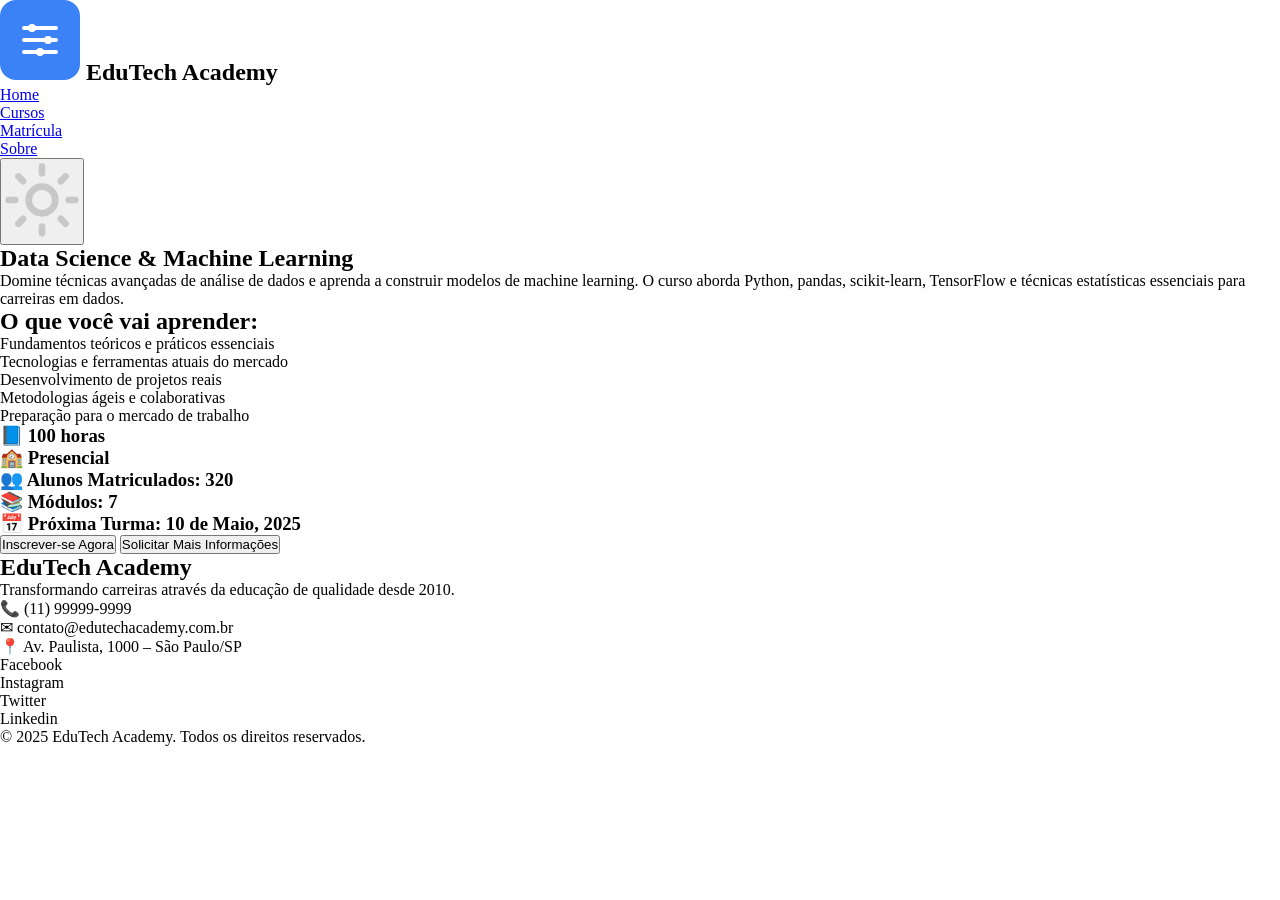
==== html/curso-datascience.html @ a73e594c "feat: implements and css start" ====
<!DOCTYPE html>
<html lang="pt-BR">
<head>
    <meta charset="UTF-8">
    <meta name="viewport" content="width=device-width, initial-scale=1.0">
    <link rel="stylesheet" href="/css/style.css">
    <title>EduTech Academy</title>
</head>
<body>
    <header>
        <section id="header">
            <h1 class="logo"><img src="/assets/logo.svg" alt="Logo EduTech" width="24" height="24"> EduTech Academy</h1>
            <nav class="menu">
                <ul>
                    <li><a href="/index.html" class="button-menu">Home</a></li>
                    <li><a href="/html/cursos.html" class="button-menu">Cursos</a></li>
                    <li><a href="/index.html#matriculation" class="button-menu">Matrícula</a></li>
                    <li><a href="#" class="button-menu">Sobre</a></li>
                    <li><button id="theme-toggle" aria-label="Alternar tema"><img src="/assets/sun.svg" alt="Alternar tema" width="24" height="24"></button></li>
                </ul>
            </nav>
        </section>
    </header>
    <main>
        <section id="head-top">
            <h2 class="header-title">Data Science & Machine Learning</h2>
            <p class="header-subtitle">Domine técnicas avançadas de análise de dados e aprenda a construir modelos
                                       de machine learning. O curso aborda Python, pandas, scikit-learn, TensorFlow e
                                       técnicas estatísticas essenciais para carreiras em dados.</p>
            <div class="what-studies">
                <h2 class="wha-title">O que você vai aprender:</h2>
                <ul>
                    <li class="techniques">Fundamentos teóricos e práticos essenciais</li>
                    <li class="techniques">Tecnologias e ferramentas atuais do mercado</li>
                    <li class="techniques">Desenvolvimento de projetos reais</li>
                    <li class="techniques">Metodologias ágeis e colaborativas</li>
                    <li class="techniques">Preparação para o mercado de trabalho</li>
                </ul>
            </div>
        </section>
        <div class="fullstack-course">
           <h3 class="course-time">📘 100 horas</h3>
           <h3 class="course-local">🏫 Presencial</h3>
           <h3 class="course-students">👥 Alunos Matriculados: 320</h3>
           <h3 class="course-modules">📚 Módulos: 7</h3>
           <h3 class="next-class">📅 Próxima Turma: 10 de Maio, 2025</h3>
           <button href="#" type="button">Inscrever-se Agora</button>
           <button href="#" type="button">Solicitar Mais Informações</button>
        </div>
    </main>
    <footer>
        <section id="info-footer">
            <div class="top-footer">
                <h2 class="footer-title">EduTech Academy</h2>
                <p class="footer-subtitle">Transformando carreiras através da educação de qualidade desde 2010.</p>
            </div>
            
            <div class="footer-contact">
                <p id="footer-phone">📞 (11) 99999-9999</p>
                <p id="footer-email">✉ contato@edutechacademy.com.br</p>
                <p id="footer-local">📍 Av. Paulista, 1000 – São Paulo/SP</p>
            </div>
            <div class="social-medias">
                <p class="social-media">Facebook</p>
                <p class="social-media">Instagram</p>
                <p class="social-media">Twitter</p>
                <p class="social-media">Linkedin</p>
            </div>
            <div class="copyright">
                <p id="footer-copyright">© 2025 EduTech Academy. Todos os direitos reservados.</p>
            </div>
        </section>
    </footer>
    <script src="/js/script.js"></script>
</body>
</html>
---- css/style.css ----
@import url('https://fonts.googleapis.com/css2?family=Inter:wght@400;500;600&family=Poppins:wght@500;600;700&display=swap');

* {
    padding: 0;
    margin: 0;
}

:root {
    /* Cores - Modo Claro */
    --bg-color: #F9F9F9; /* Fundo da página (body) */
    --text-color: #1E1E1E; /* Texto padrão */
    --primary-color: #0077CC; /* Cor principal (botões, links) */
    --card-bg: #FFFFFF; /* Fundo do card/caixa */
    --hover-color: #005FA3; /* Hover em links/botões */
    --border-color: #E0E0E0; /* Bordas e divisores */

    /* Cores - Modo Escuro */
    --dark-bg-color: #1E1E1E; /* Fundo da página (body) */
    --dark-text-color: #F9F9F9; /* Texto claro (padrão) */
    --dark-primary-color: #4DA6FF; /* Cor principal (botões, links) */
    --dark-card-bg: #2C2C2C; /* Fundo do card/caixa */
    --dark-hover-color: #66BFFF; /* Hover em links/botões */
    --dark-border-color: #444444; /* Bordas e divisores */

    /* Tipografia */
    --font-heading: 'Poppins', sans-serif; /* Títulos (h1, h2, h3...) */
    --font-body: 'Inter', sans-serif; /* Corpo de texto padrão */
}

html {
    scroll-behavior: smooth;
}

img {
    width: 5rem;
    height: 5rem;
}
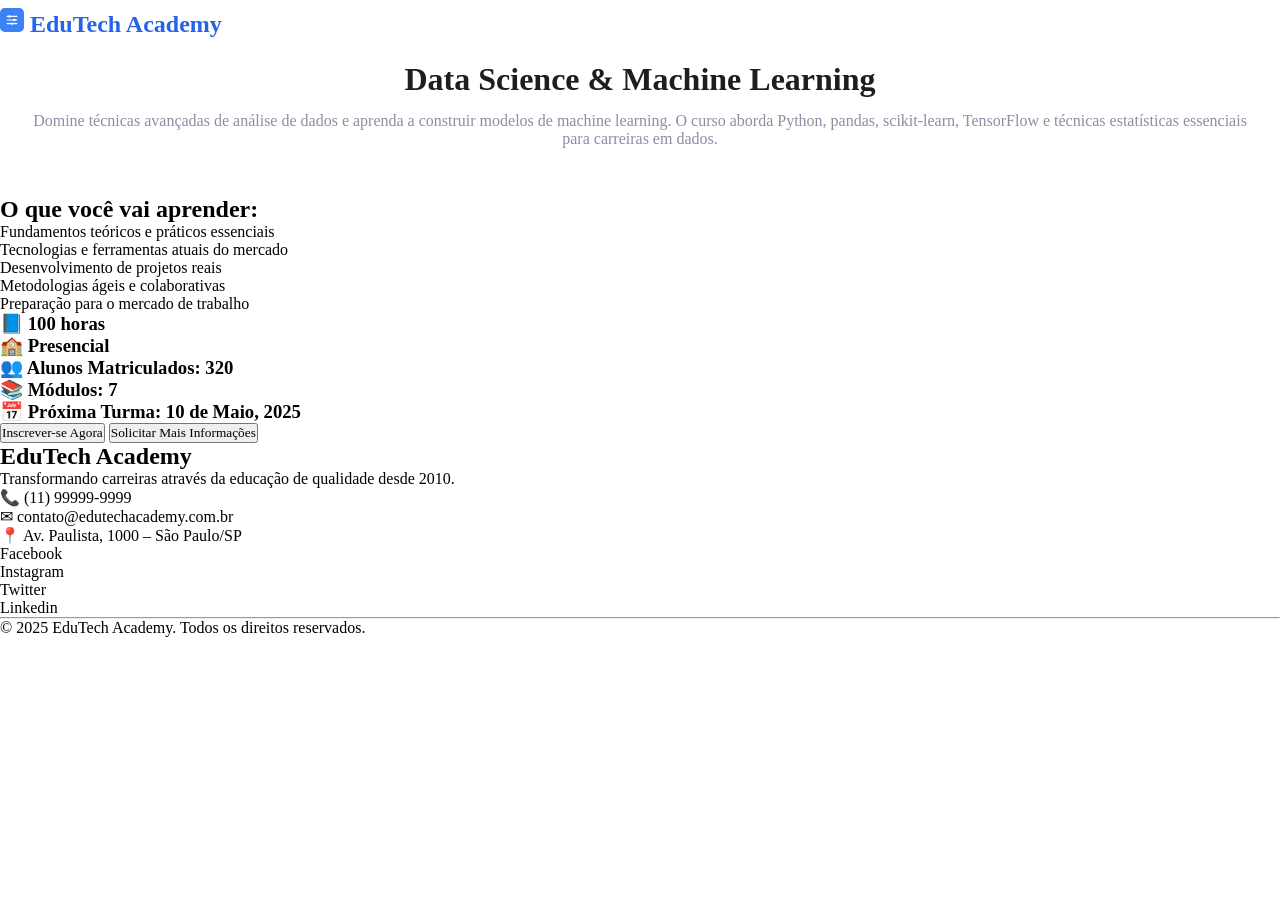
==== commit 88ee7a7f: "init: css init" ====
--- a/html/curso-datascience.html
+++ b/html/curso-datascience.html
@@ -66,6 +66,7 @@
                 <p class="social-media">Twitter</p>
                 <p class="social-media">Linkedin</p>
             </div>
+            <hr id="line">
             <div class="copyright">
                 <p id="footer-copyright">© 2025 EduTech Academy. Todos os direitos reservados.</p>
             </div>
--- a/css/style.css
+++ b/css/style.css
@@ -3,6 +3,7 @@
 * {
     padding: 0;
     margin: 0;
+    font-family: "Poppins";
 }
 
 :root {
@@ -27,11 +28,100 @@
     --font-body: 'Inter', sans-serif; /* Corpo de texto padrão */
 }
 
+.container {
+    max-width: 90%;
+    margin: 0 auto;
+}
+
 html {
     scroll-behavior: smooth;
 }
 
-img {
-    width: 5rem;
-    height: 5rem;
-}+#header {
+    display: flex;
+    flex-direction: row;
+    color: #2563eb;
+    justify-content: space-between;
+    padding: 0.5rem 0 0.5rem 0;
+}
+
+.head {
+    display: flex;
+    flex-direction: row;
+    align-items: center;
+    gap: 0.5rem
+}
+
+#head-title {
+    font-size: 1rem;
+}
+
+.menu {
+    display: none;
+}
+
+#logo-image {
+    max-width: 1.875rem;
+}
+
+#horizontal-line {
+    border: none;
+    height: 1px;
+    background-color: var(--bg-color)
+}
+
+.header-title {
+    text-align: center;
+    font-size: 2rem;
+    padding: 1rem 0 1rem 0;
+    line-height: 2.15rem;
+    color: var(--text-color);
+}
+
+.header-subtitle {
+    text-align: center;
+    font-size: 1rem;
+    color: #908CA3;
+    padding: 0 2rem 3rem 2rem;
+    font-family: "Inter";
+}
+
+#section-title {
+    font-family: "Poppins";
+    font-weight: 600;
+}
+
+.course-image {
+    max-width: 100%;
+    border: none;
+    border-top-right-radius: 0.4rem;
+    border-top-left-radius: 0.4rem;
+}
+
+#fullstack-course, #data-science, #digital-marketing, #uiux-design {
+    border: solid 2px #eee;
+    border-radius: 0.4rem;
+}
+
+#fullstack-course a, #data-science a, #digital-marketing a, #uiux-design a {
+    display: flex;
+    flex-direction: column;
+    align-items: center;
+    padding: 2rem 0 2rem 0;
+    background-color: #ddd;
+    justify-self: center;
+    width: 18rem;
+    /* Continuar a fazer os botões "Ver detalhes" em casa*/
+}
+
+#courses {
+    display: flex;
+    flex-direction: column;
+    gap: 2rem;
+}
+
+.course-title {
+    font-size: 1rem;
+}
+
+/* Continuar a fazer em casa (08/05/2026) */
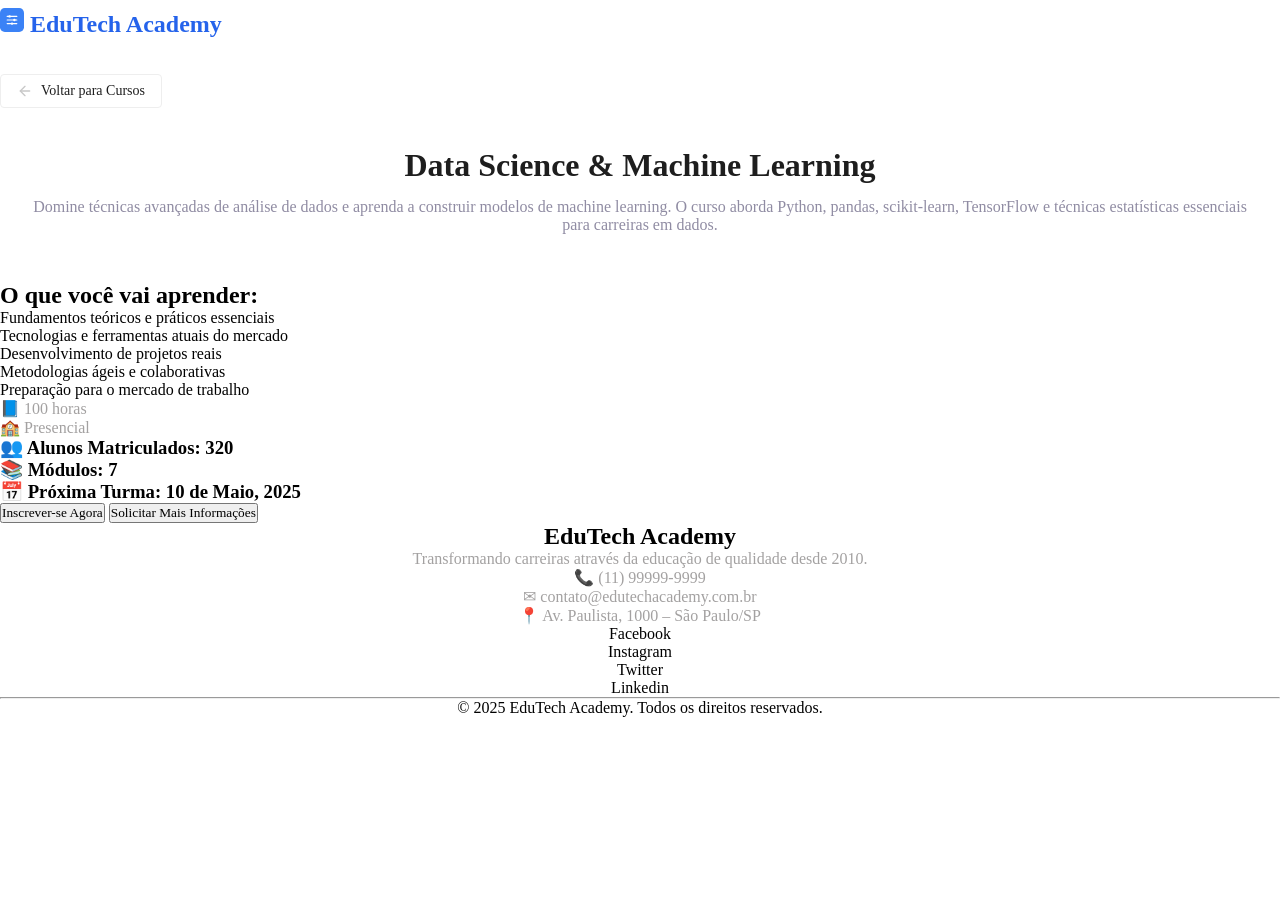
==== commit 74c47e94: ".'" ====
--- a/html/curso-datascience.html
+++ b/html/curso-datascience.html
@@ -23,6 +23,9 @@
     </header>
     <main>
         <section id="head-top">
+            <a href="cursos.html" class="back-button">
+                <img src="/assets/arrow-left.svg" alt="Voltar" width="16" height="16"> Voltar para Cursos
+            </a>
             <h2 class="header-title">Data Science & Machine Learning</h2>
             <p class="header-subtitle">Domine técnicas avançadas de análise de dados e aprenda a construir modelos
                                        de machine learning. O curso aborda Python, pandas, scikit-learn, TensorFlow e
--- a/css/style.css
+++ b/css/style.css
@@ -45,6 +45,10 @@
     padding: 0.5rem 0 0.5rem 0;
 }
 
+#head-top {
+    margin-top: 1.75rem;
+}
+
 .head {
     display: flex;
     flex-direction: row;
@@ -107,11 +111,16 @@
     display: flex;
     flex-direction: column;
     align-items: center;
-    padding: 2rem 0 2rem 0;
+    padding: 0.5rem 0 0.5rem 0;
+    margin-top: 1rem;
+    margin-bottom: 1rem;
     background-color: #ddd;
     justify-self: center;
     width: 18rem;
-    /* Continuar a fazer os botões "Ver detalhes" em casa*/
+    color: white;
+    background-color: #2563eb;
+    text-decoration: none;
+    border-radius: 0.25rem;
 }
 
 #courses {
@@ -124,4 +133,169 @@
     font-size: 1rem;
 }
 
-/* Continuar a fazer em casa (08/05/2026) */+.course-infos {
+    margin-top: 1rem;
+    align-items: center;
+    justify-content: center;
+}
+
+.course-time, .course-local {
+    color: #a3a1a1;
+    font-weight: 200;
+    font-size: medium;
+}
+
+#matriculation-form {
+    display: flex;
+    flex-direction: column;
+    border: solid 2px #eee;
+    border-radius: 0.4rem;
+    padding: 1rem;
+    gap: 1rem;
+}
+
+.form-group {
+    display: flex;
+    justify-content: space-between;
+    flex-direction: column;
+}
+
+.input-placeholder {
+    padding: 0.5rem;
+    border: 2px solid #eee;
+    border-radius: 0.4rem;
+}
+
+#submit-button {
+    border: none;
+    background-color: #2563eb;
+    color: white;
+    border-radius: 0.25rem;
+    padding: 0.4rem 0 0.4rem 0;
+}
+
+.form-title {
+    margin: 3rem 0 2rem 0;
+}
+
+#sidebar {
+    display: flex;
+    flex-direction: column;
+    border: solid 2px #eee;
+    border-radius: 0.4rem;
+    padding: 1.5rem;
+    margin: 5rem 1.25rem 0 1.25rem;
+    margin-bottom: 5rem;
+}
+
+#sidebar h2 {
+    font-size: medium;
+    padding-bottom: 1rem;
+}
+
+#sidebar p {
+    display: flex;
+    padding-bottom: 0.4rem;
+}
+
+#complete-line {
+    margin-bottom: 2rem;
+    border: none;
+    height: 1px;
+    background-color: #eee;
+}
+
+#info-footer {
+    text-align: center;
+}
+
+#top-footer {
+    display: flex;
+    flex-direction: column;
+    gap: 1rem;
+    padding-bottom: 2rem;
+    font-size: small;
+}
+
+.footer-subtitle {
+    color: #a3a1a1
+}
+
+#footer-contact {
+    display: flex;
+    flex-direction: column;
+    gap: 1rem;
+    padding-bottom: 2rem;
+    font-size: small;
+}
+
+#footer-phone, #footer-email, #footer-local {
+    color: #a3a1a1
+}
+
+#social-medias {
+    display: flex;
+    flex-direction: column;
+    gap: 1rem;
+    padding-bottom: 2rem;
+    font-size: small;
+}
+
+.medias {
+    display: flex;
+    justify-content: center;
+    gap: 1rem;
+}
+
+#soft-horizontal-line {
+    margin-bottom: 2rem;
+    border: none;
+    height: 1px;
+    background-color: #eee;
+}
+
+#copyright {
+    color: #a3a1a1;
+    font-size: small;
+    margin-bottom: 2rem;
+}
+
+body > #theme-toggle {
+    position: fixed;
+    bottom: 1rem;
+    right: 1rem;
+    background-color: #2563eb;
+    border: none;
+    border-radius: 0.5rem;
+    width: 2.5rem;
+    height: 2.5rem;
+    display: flex;
+    justify-content: center;
+    align-items: center;
+    cursor: pointer;
+    box-shadow: 0 4px 6px rgba(0, 0, 0, 0.1);
+    z-index: 1000;
+}
+
+body > #theme-toggle img {
+    filter: brightness(0) invert(1);
+}
+
+.back-button {
+    display: inline-flex;
+    align-items: center;
+    gap: 0.5rem;
+    padding: 0.5rem 1rem;
+    border: 1px solid #eee;
+    border-radius: 0.25rem;
+    background-color: #fff;
+    text-decoration: none;
+    color: #1E1E1E;
+    font-size: 0.875rem;
+    font-weight: 500;
+    margin-bottom: 1.5rem;
+}
+
+.back-button:hover {
+    background-color: #f9f9f9;
+}
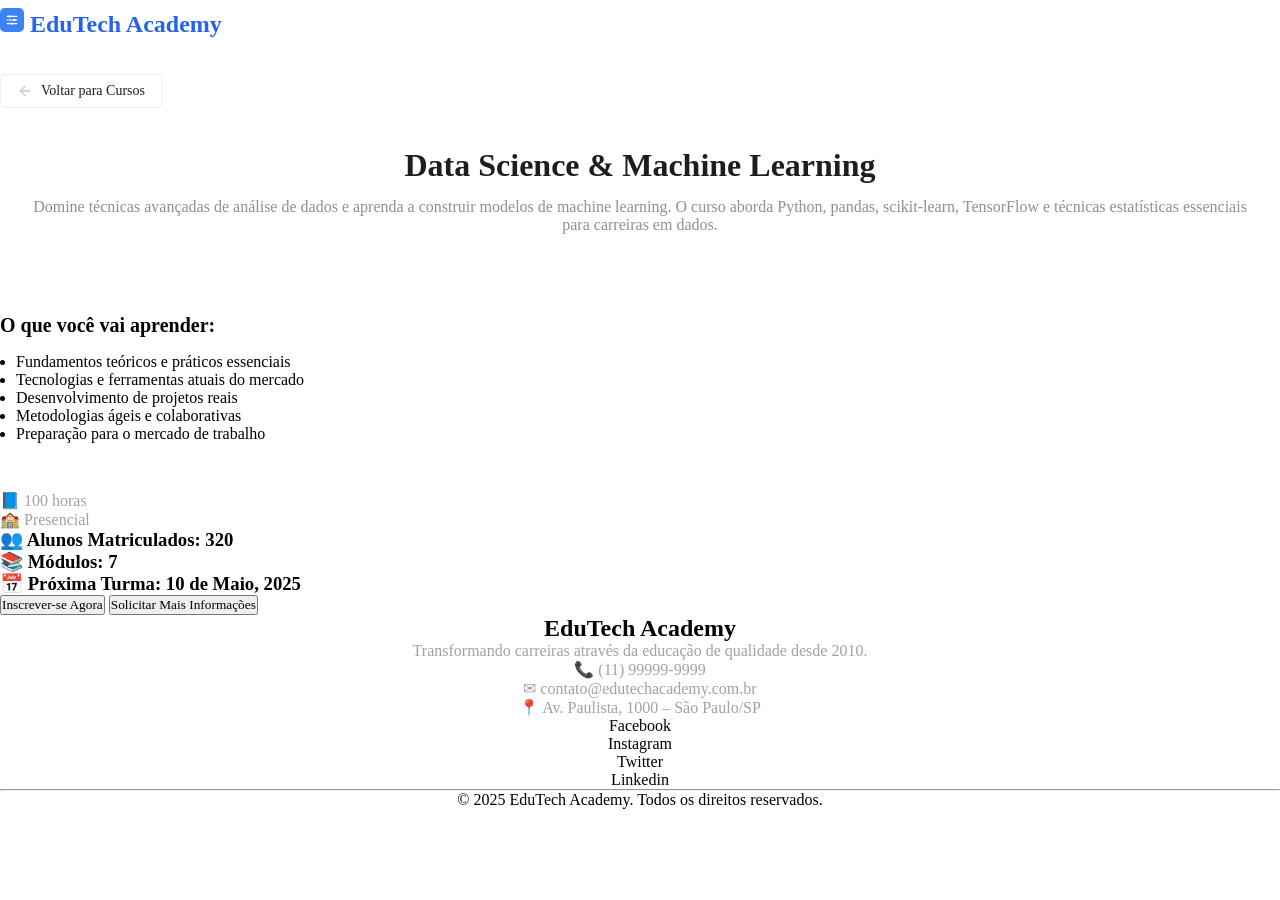
==== commit bbb33618: "feat: 80% css, ui/ux ready" ====
--- a/html/curso-datascience.html
+++ b/html/curso-datascience.html
@@ -31,7 +31,7 @@
                                        de machine learning. O curso aborda Python, pandas, scikit-learn, TensorFlow e
                                        técnicas estatísticas essenciais para carreiras em dados.</p>
             <div class="what-studies">
-                <h2 class="wha-title">O que você vai aprender:</h2>
+                <h2 class="what-title">O que você vai aprender:</h2>
                 <ul>
                     <li class="techniques">Fundamentos teóricos e práticos essenciais</li>
                     <li class="techniques">Tecnologias e ferramentas atuais do mercado</li>
--- a/css/style.css
+++ b/css/style.css
@@ -198,7 +198,7 @@
     padding-bottom: 0.4rem;
 }
 
-#complete-line {
+.complete-line {
     margin-bottom: 2rem;
     border: none;
     height: 1px;
@@ -299,3 +299,101 @@
 .back-button:hover {
     background-color: #f9f9f9;
 }
+
+.course-informations {
+    display: flex;
+    flex-direction: column;
+    margin-top: 1rem;
+    margin-bottom: 2rem;
+    gap: 1rem;
+    font-size: 0.97rem;
+}
+
+.what-studies {
+    margin-top: 2rem;
+    margin-bottom: 3rem;
+}
+
+.what-title {
+    font-size: 1.25rem;
+    font-weight: 600;
+    margin-bottom: 1rem;;
+}
+
+.what-studies ul {
+    margin-left: 1rem;
+}
+
+.techniques {
+    font-size: 1rem;
+}
+
+.uiux-course {
+    display: flex;
+    flex-direction: column;
+    border: solid 1px #eee;
+    border-radius: 0.5rem;
+    margin: 0 1.4rem 5rem 1.4rem;
+    padding: 1.5rem;
+    gap: 1.25rem;
+    background-color: #fff;
+}
+
+.course-detail-row {
+    display: flex;
+    align-items: center;
+    gap: 1rem;
+}
+
+.course-detail-text {
+    display: flex;
+    flex-direction: column;
+}
+
+.course-information {
+    font-family: "Inter", sans-serif;
+    color: #888;
+    font-size: 0.8rem;
+    font-weight: 500;
+}
+
+.course-subscription {
+    font-family: "Inter", sans-serif;
+    color: #1E1E1E;
+    font-size: 1rem;
+    font-weight: 500;
+    margin-top: 0.2rem;
+}
+
+.course-button {
+    display: flex;
+    justify-content: center;
+    align-items: center;
+    padding: 0.75rem;
+    border-radius: 0.3rem;
+    font-size: 0.9rem;
+    font-weight: 600;
+    cursor: pointer;
+    font-family: "Inter", sans-serif;
+    width: 100%;
+}
+
+.course-button.primary {
+    background-color: #2563eb;
+    color: #fff;
+    border: none;
+}
+
+.course-button.primary:hover {
+    background-color: #1d4ed8;
+}
+
+.course-button.secondary {
+    background-color: #fff;
+    color: #1E1E1E;
+    border: 1px solid #ddd;
+}
+
+.course-button.secondary:hover {
+    background-color: #f9f9f9;
+}
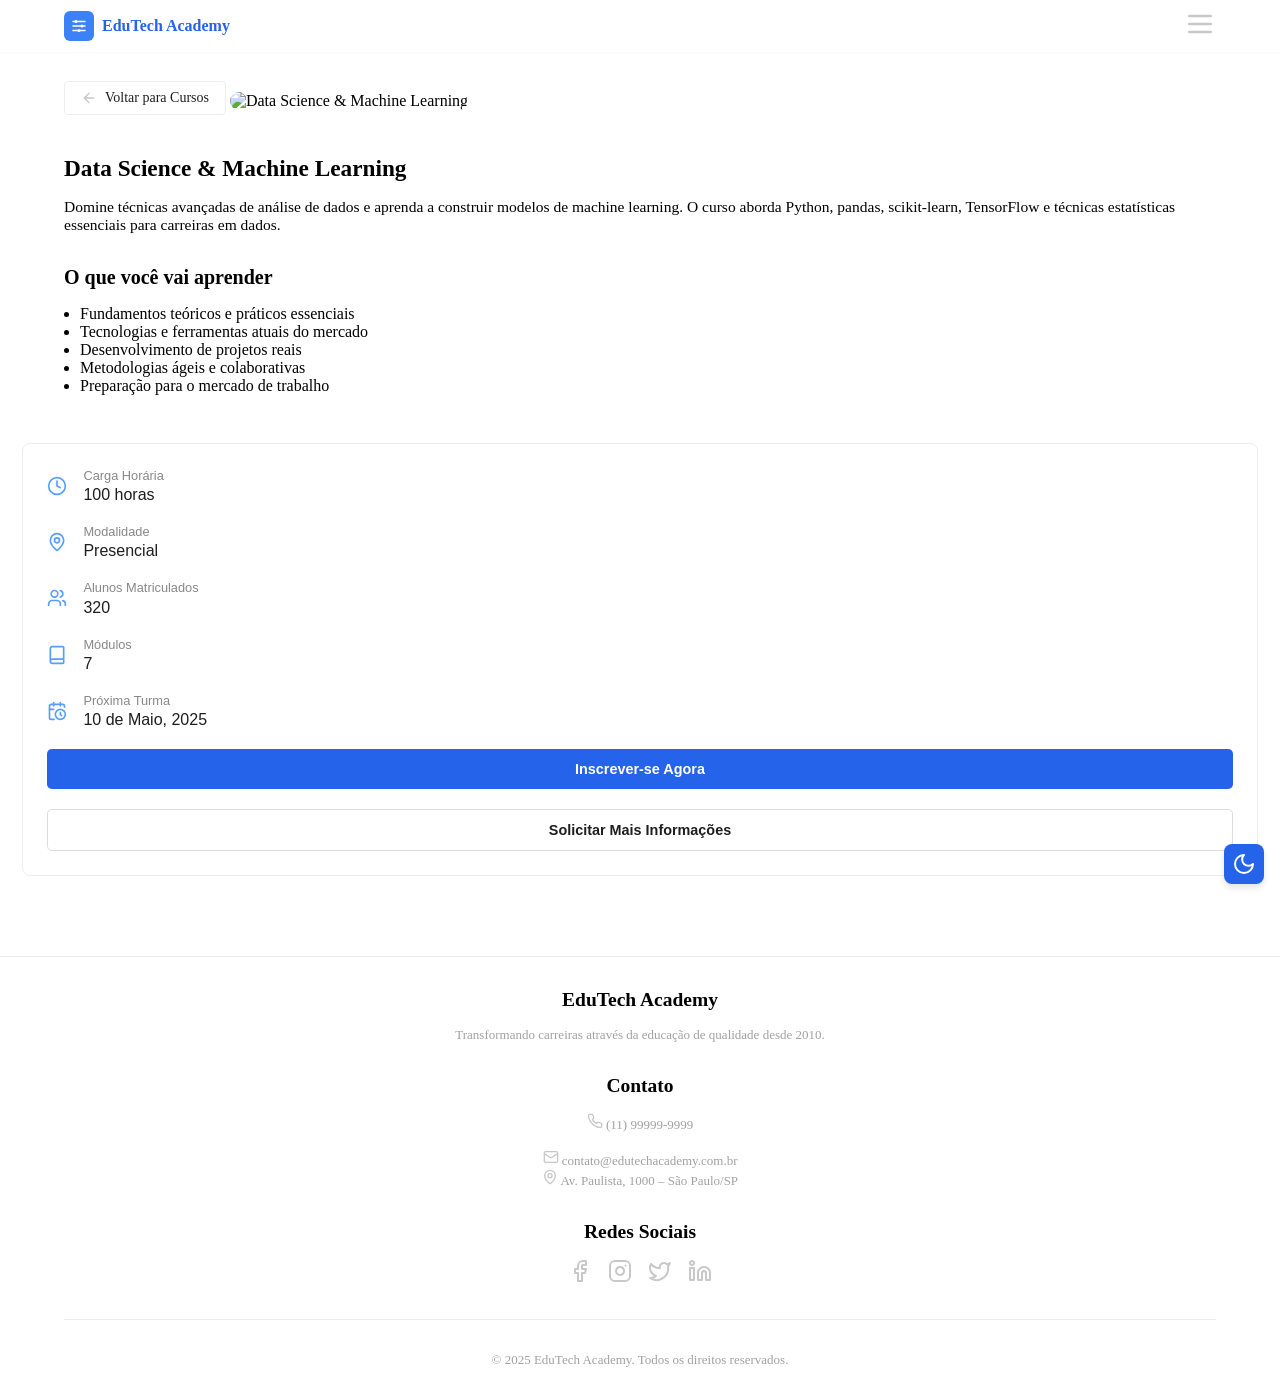
==== commit 6ce1dd3d: "90%, all pages ready, just need responsivity" ====
--- a/html/curso-datascience.html
+++ b/html/curso-datascience.html
@@ -8,11 +8,17 @@
 </head>
 <body>
     <header>
-        <section id="header">
-            <h1 class="logo"><img src="/assets/logo.svg" alt="Logo EduTech" width="24" height="24"> EduTech Academy</h1>
+        <section id="header" class="container">
+            <div class="head">
+                <img id="logo-image" src="/assets/logo.svg" alt="Logo da EduTech Academy">
+                <h1 id="head-title">EduTech Academy</h1>
+            </div>
+            <button id="mobile-menu-btn" class="hamburger-menu" aria-label="Abrir menu" style="background: transparent; border: none; cursor: pointer;">
+                <img src="/assets/menu.svg" alt="Menu" width="32" height="32">
+            </button>
             <nav class="menu">
                 <ul>
-                    <li><a href="/index.html" class="button-menu">Home</a></li>
+                    <li><a href="index.html" class="button-menu">Home</a></li>
                     <li><a href="/html/cursos.html" class="button-menu">Cursos</a></li>
                     <li><a href="/index.html#matriculation" class="button-menu">Matrícula</a></li>
                     <li><a href="#" class="button-menu">Sobre</a></li>
@@ -22,16 +28,18 @@
         </section>
     </header>
     <main>
-        <section id="head-top">
+        <hr id="horizontal-line">
+        <section id="head-top" class="container">
             <a href="cursos.html" class="back-button">
                 <img src="/assets/arrow-left.svg" alt="Voltar" width="16" height="16"> Voltar para Cursos
             </a>
-            <h2 class="header-title">Data Science & Machine Learning</h2>
-            <p class="header-subtitle">Domine técnicas avançadas de análise de dados e aprenda a construir modelos
-                                       de machine learning. O curso aborda Python, pandas, scikit-learn, TensorFlow e
-                                       técnicas estatísticas essenciais para carreiras em dados.</p>
+            <img src="/assets/data-science.jpg" alt="Data Science & Machine Learning" style="border-radius: 0.75rem; max-width: 100%;">
+            <div class="course-informations">
+                <h2 class="h2-title">Data Science & Machine Learning</h2>
+                <p class="p-subtitle">Domine técnicas avançadas de análise de dados e aprenda a construir modelos de machine learning. O curso aborda Python, pandas, scikit-learn, TensorFlow e técnicas estatísticas essenciais para carreiras em dados.</p>
+            </div>
             <div class="what-studies">
-                <h2 class="what-title">O que você vai aprender:</h2>
+                <h2 class="what-title">O que você vai aprender</h2>
                 <ul>
                     <li class="techniques">Fundamentos teóricos e práticos essenciais</li>
                     <li class="techniques">Tecnologias e ferramentas atuais do mercado</li>
@@ -41,40 +49,79 @@
                 </ul>
             </div>
         </section>
-        <div class="fullstack-course">
-           <h3 class="course-time">📘 100 horas</h3>
-           <h3 class="course-local">🏫 Presencial</h3>
-           <h3 class="course-students">👥 Alunos Matriculados: 320</h3>
-           <h3 class="course-modules">📚 Módulos: 7</h3>
-           <h3 class="next-class">📅 Próxima Turma: 10 de Maio, 2025</h3>
-           <button href="#" type="button">Inscrever-se Agora</button>
-           <button href="#" type="button">Solicitar Mais Informações</button>
+        <div class="uiux-course">
+            <div class="course-detail-row">
+                <img class="course-icon" src="/assets/clock.svg" alt="Carga Horária" width="20" height="20">
+                <div class="course-detail-text">
+                    <p class="course-information">Carga Horária</p>
+                    <p class="course-subscription">100 horas</p>
+                </div>
+            </div>
+            <div class="course-detail-row">
+                <img class="course-icon" src="/assets/map-pin.svg" alt="Modalidade" width="20" height="20">
+                <div class="course-detail-text">
+                    <p class="course-information">Modalidade</p>
+                    <p class="course-subscription">Presencial</p>
+                </div>
+            </div>
+            <div class="course-detail-row">
+                <img class="course-icon" src="/assets/users.svg" alt="Alunos Matriculados" width="20" height="20">
+                <div class="course-detail-text">
+                    <p class="course-information">Alunos Matriculados</p>
+                    <p class="course-subscription">320</p>
+                </div>
+            </div>
+            <div class="course-detail-row">
+                <img class="course-icon" src="/assets/book.svg" alt="Módulos" width="20" height="20">
+                <div class="course-detail-text">
+                    <p class="course-information">Módulos</p>
+                    <p class="course-subscription">7</p>
+                </div>
+            </div>
+            <div class="course-detail-row">
+                <img class="course-icon" src="/assets/calendar-clock.svg" alt="Próxima Turma" width="20" height="20">
+                <div class="course-detail-text">
+                    <p class="course-information">Próxima Turma</p>
+                    <p class="course-subscription">10 de Maio, 2025</p>
+                </div>
+            </div>
+           <button type="button" class="course-button primary">Inscrever-se Agora</button>
+           <button type="button" class="course-button secondary">Solicitar Mais Informações</button>
         </div>
     </main>
     <footer>
-        <section id="info-footer">
-            <div class="top-footer">
+        <hr class="complete-line">
+        <section id="info-footer" class="container">
+            <div id="top-footer">
                 <h2 class="footer-title">EduTech Academy</h2>
                 <p class="footer-subtitle">Transformando carreiras através da educação de qualidade desde 2010.</p>
             </div>
-            
-            <div class="footer-contact">
-                <p id="footer-phone">📞 (11) 99999-9999</p>
-                <p id="footer-email">✉ contato@edutechacademy.com.br</p>
-                <p id="footer-local">📍 Av. Paulista, 1000 – São Paulo/SP</p>
+            <div id="footer-contact">
+                <h2 id="contact-title">Contato</h2>
+                <p id="footer-phone"><img src="/assets/phone.svg" alt="Telefone" width="16" height="16"> (11) 99999-9999</p>
+                <div class="phone-email">
+                    <p id="footer-email"><img src="/assets/mail.svg" alt="E-mail" width="16" height="16"> contato@edutechacademy.com.br</p>
+                    <p id="footer-local"><img src="/assets/map-pin.svg" alt="Local" width="16" height="16"> Av. Paulista, 1000 – São Paulo/SP</p>
+                </div>
             </div>
-            <div class="social-medias">
-                <p class="social-media">Facebook</p>
-                <p class="social-media">Instagram</p>
-                <p class="social-media">Twitter</p>
-                <p class="social-media">Linkedin</p>
-            </div>
-            <hr id="line">
-            <div class="copyright">
+            <div id="social-medias">
+                <h2 id="social-medias-title">Redes Sociais</h2>
+                <div class="medias">
+                    <a href="#" class="social-media"><img src="/assets/facebook.svg" alt="Facebook" width="24" height="24"></a>
+                    <a href="#" class="social-media"><img src="/assets/instagram.svg" alt="Instagram" width="24" height="24"></a>
+                    <a href="#" class="social-media"><img src="/assets/twitter.svg" alt="Twitter" width="24" height="24"></a>
+                    <a href="#" class="social-media"><img src="/assets/linkedin.svg" alt="Linkedin" width="24" height="24"></a>
+                </div>
+            </div> 
+            <hr id="soft-horizontal-line">
+            <div id="copyright">
                 <p id="footer-copyright">© 2025 EduTech Academy. Todos os direitos reservados.</p>
             </div>
         </section>
     </footer>
+    <button id="theme-toggle" aria-label="Alternar tema">
+        <img src="/assets/moon.svg" alt="Alternar tema" width="24" height="24">
+    </button>
     <script src="/js/script.js"></script>
 </body>
 </html>
--- a/css/style.css
+++ b/css/style.css
@@ -339,6 +339,10 @@
     background-color: #fff;
 }
 
+.course-icon {
+    filter: invert(48%) sepia(79%) saturate(2476%) hue-rotate(199deg) brightness(111%) contrast(101%);
+}
+
 .course-detail-row {
     display: flex;
     align-items: center;
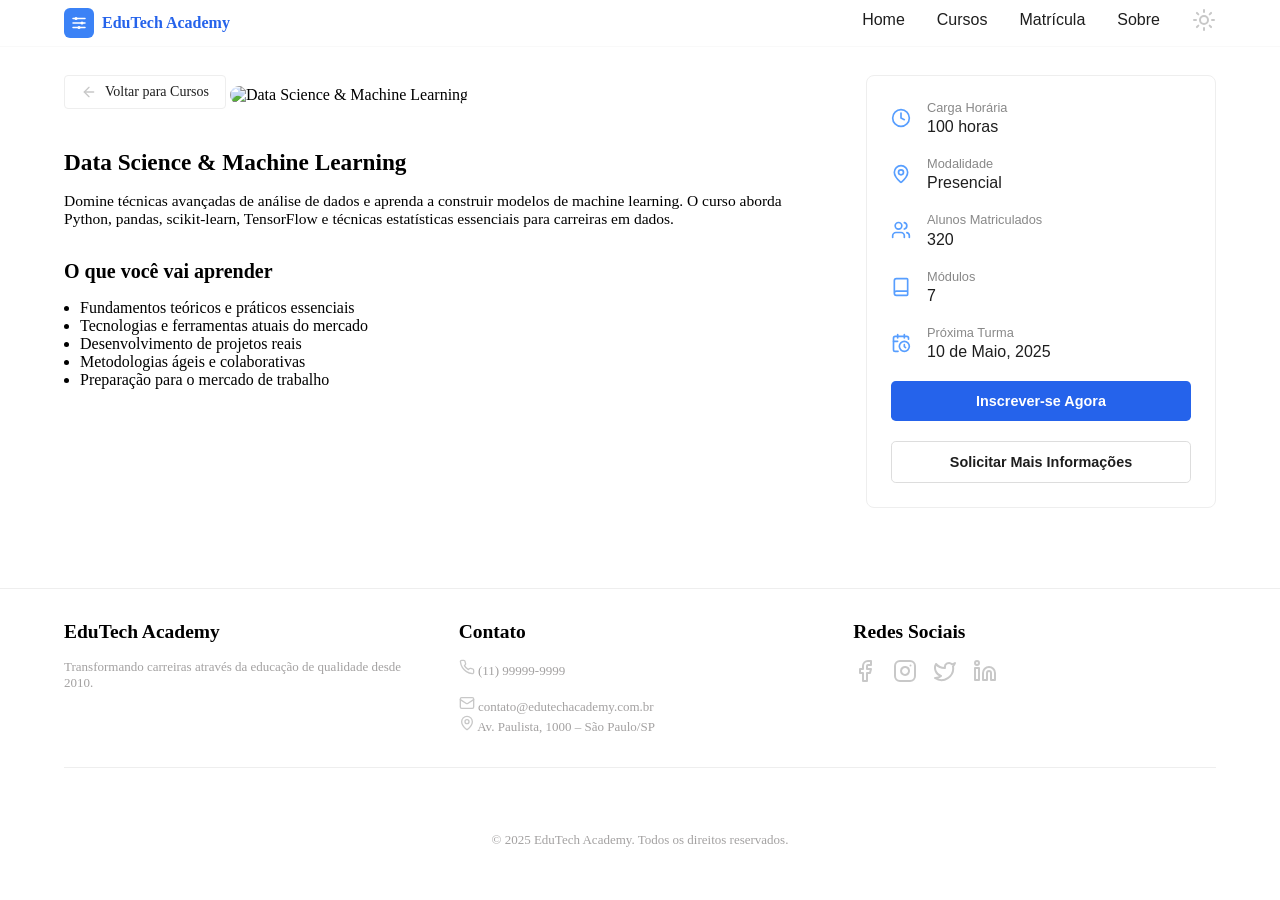
==== commit 6949b8c1: "98% css ok" ====
--- a/html/curso-datascience.html
+++ b/html/curso-datascience.html
@@ -18,7 +18,7 @@
             </button>
             <nav class="menu">
                 <ul>
-                    <li><a href="index.html" class="button-menu">Home</a></li>
+                    <li><a href="../index.html" class="button-menu">Home</a></li>
                     <li><a href="/html/cursos.html" class="button-menu">Cursos</a></li>
                     <li><a href="/index.html#matriculation" class="button-menu">Matrícula</a></li>
                     <li><a href="#" class="button-menu">Sobre</a></li>
--- a/css/style.css
+++ b/css/style.css
@@ -400,4 +400,130 @@
 
 .course-button.secondary:hover {
     background-color: #f9f9f9;
+}
+
+@media (min-width: 768px){
+    div#courses {
+        display: grid;
+        grid-template-columns: repeat(2, 1fr);
+        gap: 1.5rem;
+    }
+}
+
+@media (min-width: 1024px){
+    /* Header & Menu Nav */
+    .menu {
+        display: block;
+    }
+    .menu ul {
+        display: flex;
+        flex-direction: row;
+        list-style: none;
+        gap: 2rem;
+        align-items: center;
+    }
+    .button-menu {
+        text-decoration: none;
+        color: var(--text-color);
+        font-weight: 500;
+        font-family: "Inter", sans-serif;
+    }
+    .button-menu:hover {
+        color: var(--primary-color);
+    }
+    .hamburger-menu {
+        display: none;
+    }
+    .menu ul li button#theme-toggle {
+        background: transparent;
+        border: none;
+        cursor: pointer;
+        display: flex;
+        align-items: center;
+    }
+    body > #theme-toggle {
+        display: none;
+    }
+
+    /* Courses Grid */
+    div#courses {
+        grid-template-columns: repeat(4, 1fr);
+    }
+    #fullstack-course a, #data-science a, #digital-marketing a, #uiux-design a {
+        width: 80%;
+    }
+
+    /* Home Layout (Matrícula + Sidebar) */
+    body:has(#matriculation) main {
+        display: grid;
+        grid-template-columns: 2fr 1fr;
+        gap: 0 3rem;
+        max-width: 90%;
+        margin: 0 auto;
+    }
+    body:has(#matriculation) main > #horizontal-line {
+        grid-column: 1 / -1;
+        width: 100vw;
+        margin-left: calc(-50vw + 50%);
+    }
+    body:has(#matriculation) main > #head-top,
+    body:has(#matriculation) main > section#courses {
+        grid-column: 1 / -1;
+        max-width: 100%;
+        margin-left: 0;
+        margin-right: 0;
+    }
+    body:has(#matriculation) main > #matriculation {
+        grid-column: 1;
+        max-width: 100%;
+        margin: 1rem 0 5rem 0;
+    }
+    body:has(#matriculation) main > #sidebar {
+        grid-column: 2;
+        margin: 3rem 0 5rem 0;
+    }
+
+    /* Course Internal Pages Layout */
+    body:has(.uiux-course) main {
+        display: grid;
+        grid-template-columns: 1fr 350px;
+        gap: 0 3rem;
+        max-width: 90%;
+        margin: 0 auto;
+    }
+    body:has(.uiux-course) main > #horizontal-line {
+        grid-column: 1 / -1;
+        width: 100vw;
+        margin-left: calc(-50vw + 50%);
+    }
+    body:has(.uiux-course) main > #head-top {
+        grid-column: 1;
+        max-width: 100%;
+        margin-left: 0;
+        margin-right: 0;
+    }
+    body:has(.uiux-course) main > .uiux-course {
+        grid-column: 2;
+        margin: 1.75rem 0 5rem 0;
+    }
+
+    /* Footer Layout */
+    #info-footer {
+        display: grid;
+        grid-template-columns: repeat(3, 1fr);
+        gap: 2rem;
+        text-align: left;
+    }
+    #top-footer, #footer-contact, #social-medias {
+        padding-bottom: 0;
+    }
+    .medias {
+        justify-content: flex-start;
+    }
+    #soft-horizontal-line, #copyright {
+        grid-column: 1 / -1;
+    }
+    #copyright {
+        text-align: center;
+    }
 }
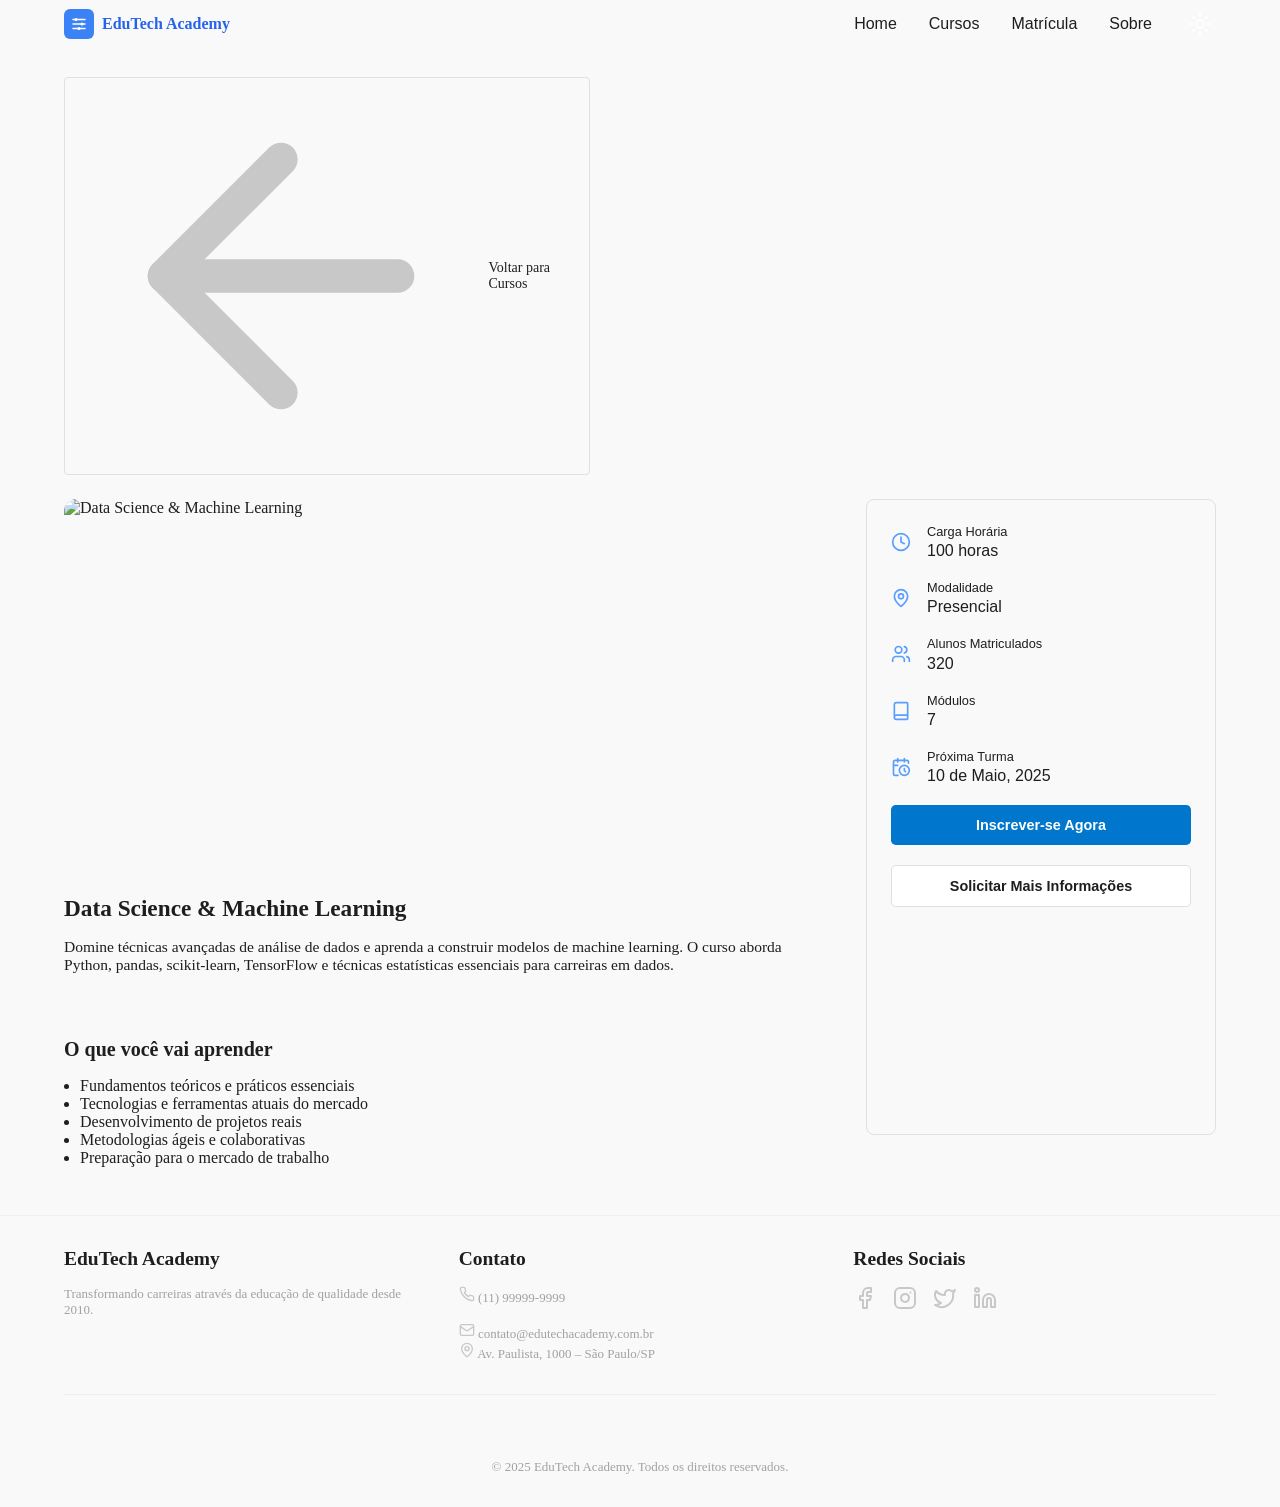
==== commit 651d91dc: "feat: ViaCEP API implemented" ====
--- a/html/curso-datascience.html
+++ b/html/curso-datascience.html
@@ -7,6 +7,11 @@
     <title>EduTech Academy</title>
 </head>
 <body>
+    <script>
+        if (localStorage.getItem('modo-escuro') === 'true') {
+            document.body.classList.add('modo-escuro');
+        }
+    </script>
     <header>
         <section id="header" class="container">
             <div class="head">
@@ -22,7 +27,7 @@
                     <li><a href="/html/cursos.html" class="button-menu">Cursos</a></li>
                     <li><a href="/index.html#matriculation" class="button-menu">Matrícula</a></li>
                     <li><a href="#" class="button-menu">Sobre</a></li>
-                    <li><button id="theme-toggle" aria-label="Alternar tema"><img src="/assets/sun.svg" alt="Alternar tema" width="24" height="24"></button></li>
+                    <li><button class="theme-toggle header-theme-toggle" aria-label="Alternar tema"><img src="/assets/sun.svg" alt="Alternar tema" width="24" height="24"></button></li>
                 </ul>
             </nav>
         </section>
@@ -119,9 +124,9 @@
             </div>
         </section>
     </footer>
-    <button id="theme-toggle" aria-label="Alternar tema">
+    <button class="theme-toggle floating-theme-toggle" aria-label="Alternar tema">
         <img src="/assets/moon.svg" alt="Alternar tema" width="24" height="24">
     </button>
     <script src="/js/script.js"></script>
 </body>
-</html>+</html>
--- a/css/style.css
+++ b/css/style.css
@@ -7,25 +7,37 @@
 }
 
 :root {
-    /* Cores - Modo Claro */
-    --bg-color: #F9F9F9; /* Fundo da página (body) */
-    --text-color: #1E1E1E; /* Texto padrão */
-    --primary-color: #0077CC; /* Cor principal (botões, links) */
-    --card-bg: #FFFFFF; /* Fundo do card/caixa */
-    --hover-color: #005FA3; /* Hover em links/botões */
-    --border-color: #E0E0E0; /* Bordas e divisores */
-
-    /* Cores - Modo Escuro */
-    --dark-bg-color: #1E1E1E; /* Fundo da página (body) */
-    --dark-text-color: #F9F9F9; /* Texto claro (padrão) */
-    --dark-primary-color: #4DA6FF; /* Cor principal (botões, links) */
-    --dark-card-bg: #2C2C2C; /* Fundo do card/caixa */
-    --dark-hover-color: #66BFFF; /* Hover em links/botões */
-    --dark-border-color: #444444; /* Bordas e divisores */
-
-    /* Tipografia */
-    --font-heading: 'Poppins', sans-serif; /* Títulos (h1, h2, h3...) */
-    --font-body: 'Inter', sans-serif; /* Corpo de texto padrão */
+    --bg-color: #F9F9F9;
+    --text-color: #1E1E1E;
+    --primary-color: #0077CC;
+    --card-bg: #FFFFFF;
+    --hover-color: #005FA3;
+    --border-color: #E0E0E0;
+
+    --dark-bg-color: #020817;
+    --dark-text-color: #F9F9F9;
+    --dark-primary-color: #4DA6FF;
+    --dark-card-bg: #2C2C2C;
+    --dark-hover-color: #66BFFF;
+    --dark-border-color: #444444;
+
+    --font-heading: 'Poppins', sans-serif;
+    --font-body: 'Inter', sans-serif;
+}
+
+body {
+    background-color: var(--bg-color);
+    color: var(--text-color);
+    transition: background-color 0.3s ease, color 0.3s ease;
+}
+
+body.modo-escuro {
+    --bg-color: var(--dark-bg-color);
+    --text-color: var(--dark-text-color);
+    --primary-color: var(--dark-primary-color);
+    --card-bg: var(--dark-card-bg);
+    --hover-color: var(--dark-hover-color);
+    --border-color: var(--dark-border-color);
 }
 
 .container {
@@ -103,7 +115,7 @@
 }
 
 #fullstack-course, #data-science, #digital-marketing, #uiux-design {
-    border: solid 2px #eee;
+    border: solid 2px var(--border-color);
     border-radius: 0.4rem;
 }
 
@@ -118,7 +130,7 @@
     justify-self: center;
     width: 18rem;
     color: white;
-    background-color: #2563eb;
+    background-color: var(--primary-color);
     text-decoration: none;
     border-radius: 0.25rem;
 }
@@ -148,7 +160,7 @@
 #matriculation-form {
     display: flex;
     flex-direction: column;
-    border: solid 2px #eee;
+    border: solid 2px var(--border-color);
     border-radius: 0.4rem;
     padding: 1rem;
     gap: 1rem;
@@ -162,13 +174,15 @@
 
 .input-placeholder {
     padding: 0.5rem;
-    border: 2px solid #eee;
+    border: 2px solid var(--border-color);
     border-radius: 0.4rem;
+    background-color: var(--bg-color);
+    color: var(--text-color)
 }
 
 #submit-button {
     border: none;
-    background-color: #2563eb;
+    background-color: var(--primary-color);
     color: white;
     border-radius: 0.25rem;
     padding: 0.4rem 0 0.4rem 0;
@@ -181,7 +195,7 @@
 #sidebar {
     display: flex;
     flex-direction: column;
-    border: solid 2px #eee;
+    border: solid 2px var(--border-color);
     border-radius: 0.4rem;
     padding: 1.5rem;
     margin: 5rem 1.25rem 0 1.25rem;
@@ -260,11 +274,34 @@
     margin-bottom: 2rem;
 }
 
-body > #theme-toggle {
+.theme-toggle {
+    background: transparent;
+    border: none;
+    cursor: pointer;
+    display: flex;
+    align-items: center;
+    justify-content: center;
+    padding: 0.25rem;
+    transition: transform 0.3s ease;
+}
+
+.theme-toggle:hover {
+    transform: scale(1.1);
+}
+
+.theme-toggle img {
+    filter: brightness(0) invert(1);
+}
+
+body.modo-escuro .theme-toggle img {
+    filter: brightness(0) invert(0);
+}
+
+.floating-theme-toggle {
     position: fixed;
     bottom: 1rem;
     right: 1rem;
-    background-color: #2563eb;
+    background-color: var(--primary-color);
     border: none;
     border-radius: 0.5rem;
     width: 2.5rem;
@@ -275,9 +312,14 @@
     cursor: pointer;
     box-shadow: 0 4px 6px rgba(0, 0, 0, 0.1);
     z-index: 1000;
-}
-
-body > #theme-toggle img {
+    transition: background-color 0.3s ease;
+}
+
+.floating-theme-toggle:hover {
+    background-color: var(--hover-color);
+}
+
+.floating-theme-toggle img {
     filter: brightness(0) invert(1);
 }
 
@@ -286,18 +328,18 @@
     align-items: center;
     gap: 0.5rem;
     padding: 0.5rem 1rem;
-    border: 1px solid #eee;
+    border: 1px solid var(--border-color);
     border-radius: 0.25rem;
-    background-color: #fff;
+    background-color: var(--bg-color);
     text-decoration: none;
-    color: #1E1E1E;
+    color: var(--text-color);
     font-size: 0.875rem;
     font-weight: 500;
     margin-bottom: 1.5rem;
 }
 
 .back-button:hover {
-    background-color: #f9f9f9;
+    background-color: var(--bg-color);
 }
 
 .course-informations {
@@ -331,12 +373,12 @@
 .uiux-course {
     display: flex;
     flex-direction: column;
-    border: solid 1px #eee;
+    border: solid 1px var(--border-color);
     border-radius: 0.5rem;
     margin: 0 1.4rem 5rem 1.4rem;
     padding: 1.5rem;
     gap: 1.25rem;
-    background-color: #fff;
+    background-color: var(--bg-color);
 }
 
 .course-icon {
@@ -356,14 +398,14 @@
 
 .course-information {
     font-family: "Inter", sans-serif;
-    color: #888;
+    color: var(--text-color);
     font-size: 0.8rem;
     font-weight: 500;
 }
 
 .course-subscription {
     font-family: "Inter", sans-serif;
-    color: #1E1E1E;
+    color:  var(--text-color);
     font-size: 1rem;
     font-weight: 500;
     margin-top: 0.2rem;
@@ -383,7 +425,7 @@
 }
 
 .course-button.primary {
-    background-color: #2563eb;
+    background-color: var(--primary-color);
     color: #fff;
     border: none;
 }
@@ -395,11 +437,17 @@
 .course-button.secondary {
     background-color: #fff;
     color: #1E1E1E;
-    border: 1px solid #ddd;
+    border: 1px solid var(--border-color);
 }
 
 .course-button.secondary:hover {
     background-color: #f9f9f9;
+}
+
+#head-top img {
+    width: 100%;
+    height: 250px;
+    object-fit: cover;
 }
 
 @media (min-width: 768px){
@@ -411,7 +459,6 @@
 }
 
 @media (min-width: 1024px){
-    /* Header & Menu Nav */
     .menu {
         display: block;
     }
@@ -434,18 +481,17 @@
     .hamburger-menu {
         display: none;
     }
-    .menu ul li button#theme-toggle {
+    .menu ul li button.theme-toggle {
         background: transparent;
         border: none;
         cursor: pointer;
         display: flex;
         align-items: center;
     }
-    body > #theme-toggle {
+    .floating-theme-toggle {
         display: none;
     }
 
-    /* Courses Grid */
     div#courses {
         grid-template-columns: repeat(4, 1fr);
     }
@@ -453,7 +499,6 @@
         width: 80%;
     }
 
-    /* Home Layout (Matrícula + Sidebar) */
     body:has(#matriculation) main {
         display: grid;
         grid-template-columns: 2fr 1fr;
@@ -461,29 +506,28 @@
         max-width: 90%;
         margin: 0 auto;
     }
-    body:has(#matriculation) main > #horizontal-line {
+    body:has(#matriculation) main #horizontal-line {
         grid-column: 1 / -1;
         width: 100vw;
         margin-left: calc(-50vw + 50%);
     }
-    body:has(#matriculation) main > #head-top,
-    body:has(#matriculation) main > section#courses {
+    body:has(#matriculation) main #head-top,
+    body:has(#matriculation) main section#courses {
         grid-column: 1 / -1;
         max-width: 100%;
         margin-left: 0;
         margin-right: 0;
     }
-    body:has(#matriculation) main > #matriculation {
+    body:has(#matriculation) main #matriculation {
         grid-column: 1;
         max-width: 100%;
         margin: 1rem 0 5rem 0;
     }
-    body:has(#matriculation) main > #sidebar {
+    body:has(#matriculation) main #sidebar {
         grid-column: 2;
         margin: 3rem 0 5rem 0;
     }
 
-    /* Course Internal Pages Layout */
     body:has(.uiux-course) main {
         display: grid;
         grid-template-columns: 1fr 350px;
@@ -491,23 +535,40 @@
         max-width: 90%;
         margin: 0 auto;
     }
-    body:has(.uiux-course) main > #horizontal-line {
+    body:has(.uiux-course) main #horizontal-line {
         grid-column: 1 / -1;
+        grid-row: 1;
         width: 100vw;
         margin-left: calc(-50vw + 50%);
     }
-    body:has(.uiux-course) main > #head-top {
+    body:has(.uiux-course) main #head-top {
+        display: contents;
+    }
+    body:has(.uiux-course) main #head-top .back-button {
+        grid-column: 1 / -1;
+        grid-row: 2;
+        margin-top: 1.75rem;
+        justify-self: start;
+    }
+    body:has(.uiux-course) main #head-top img {
         grid-column: 1;
-        max-width: 100%;
-        margin-left: 0;
-        margin-right: 0;
-    }
-    body:has(.uiux-course) main > .uiux-course {
+        grid-row: 3;
+        height: 380px;
+    }
+    body:has(.uiux-course) main #head-top .course-informations {
+        grid-column: 1;
+        grid-row: 4;
+    }
+    body:has(.uiux-course) main #head-top .what-studies {
+        grid-column: 1;
+        grid-row: 5;
+    }
+    body:has(.uiux-course) main .uiux-course {
         grid-column: 2;
-        margin: 1.75rem 0 5rem 0;
-    }
-
-    /* Footer Layout */
+        grid-row: 3 / span 3;
+        margin: 0 0 5rem 0;
+    }
+
     #info-footer {
         display: grid;
         grid-template-columns: repeat(3, 1fr);
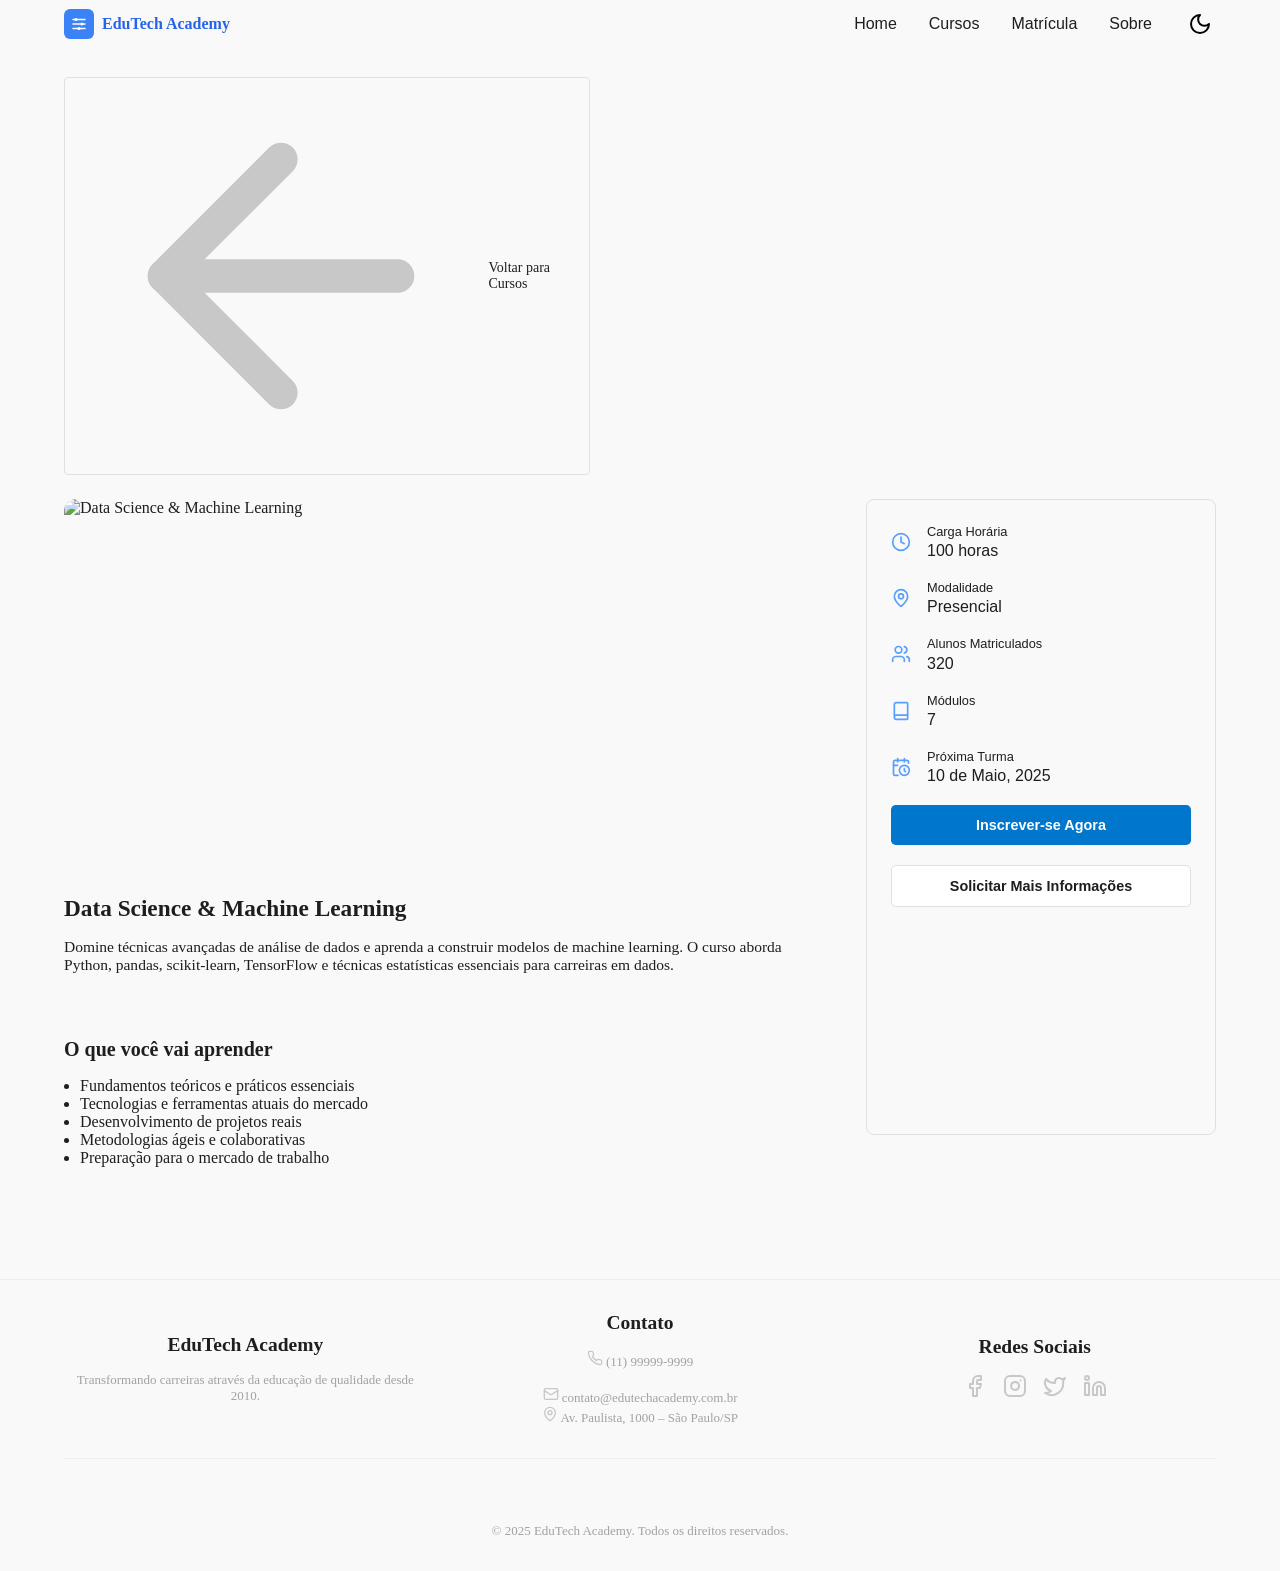
==== commit f4ff9c32: "finished" ====
--- a/html/curso-datascience.html
+++ b/html/curso-datascience.html
@@ -96,7 +96,7 @@
     </main>
     <footer>
         <hr class="complete-line">
-        <section id="info-footer" class="container">
+        <section id="info-footer" class="container" style="align-items: center; text-align: center;">
             <div id="top-footer">
                 <h2 class="footer-title">EduTech Academy</h2>
                 <p class="footer-subtitle">Transformando carreiras através da educação de qualidade desde 2010.</p>
@@ -109,7 +109,7 @@
                     <p id="footer-local"><img src="/assets/map-pin.svg" alt="Local" width="16" height="16"> Av. Paulista, 1000 – São Paulo/SP</p>
                 </div>
             </div>
-            <div id="social-medias">
+            <div id="social-medias" style="align-items: center; text-align: center;">
                 <h2 id="social-medias-title">Redes Sociais</h2>
                 <div class="medias">
                     <a href="#" class="social-media"><img src="/assets/facebook.svg" alt="Facebook" width="24" height="24"></a>
--- a/css/style.css
+++ b/css/style.css
@@ -117,6 +117,8 @@
 #fullstack-course, #data-science, #digital-marketing, #uiux-design {
     border: solid 2px var(--border-color);
     border-radius: 0.4rem;
+    display: flex;
+    flex-direction: column;
 }
 
 #fullstack-course a, #data-science a, #digital-marketing a, #uiux-design a {
@@ -124,10 +126,10 @@
     flex-direction: column;
     align-items: center;
     padding: 0.5rem 0 0.5rem 0;
-    margin-top: 1rem;
+    margin-top: auto;
     margin-bottom: 1rem;
     background-color: #ddd;
-    justify-self: center;
+    align-self: center;
     width: 18rem;
     color: white;
     background-color: var(--primary-color);
@@ -213,6 +215,7 @@
 }
 
 .complete-line {
+    margin-top: 4rem;
     margin-bottom: 2rem;
     border: none;
     height: 1px;
@@ -290,11 +293,11 @@
 }
 
 .theme-toggle img {
+    filter: brightness(0) invert(0);
+}
+
+body.modo-escuro .theme-toggle img {
     filter: brightness(0) invert(1);
-}
-
-body.modo-escuro .theme-toggle img {
-    filter: brightness(0) invert(0);
 }
 
 .floating-theme-toggle {
@@ -320,7 +323,7 @@
 }
 
 .floating-theme-toggle img {
-    filter: brightness(0) invert(1);
+    filter: brightness(0) invert(1) !important;
 }
 
 .back-button {
